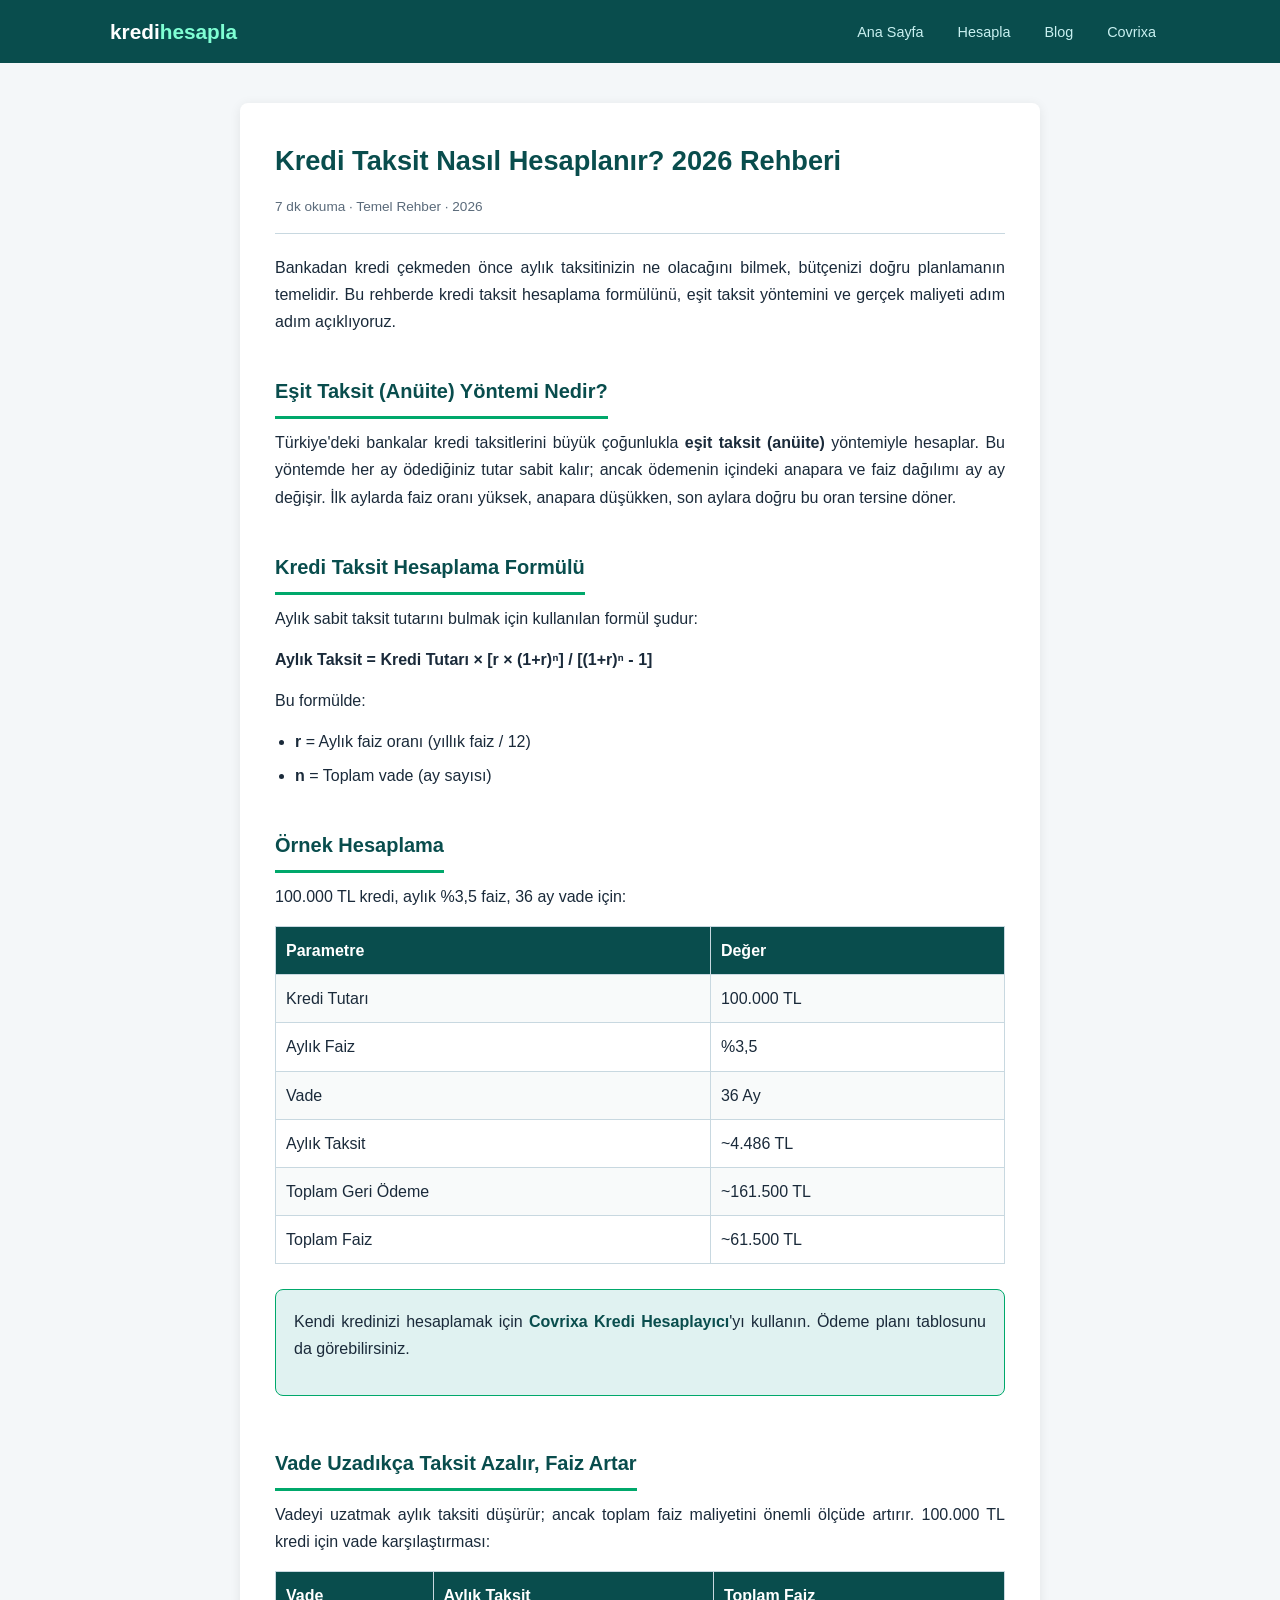
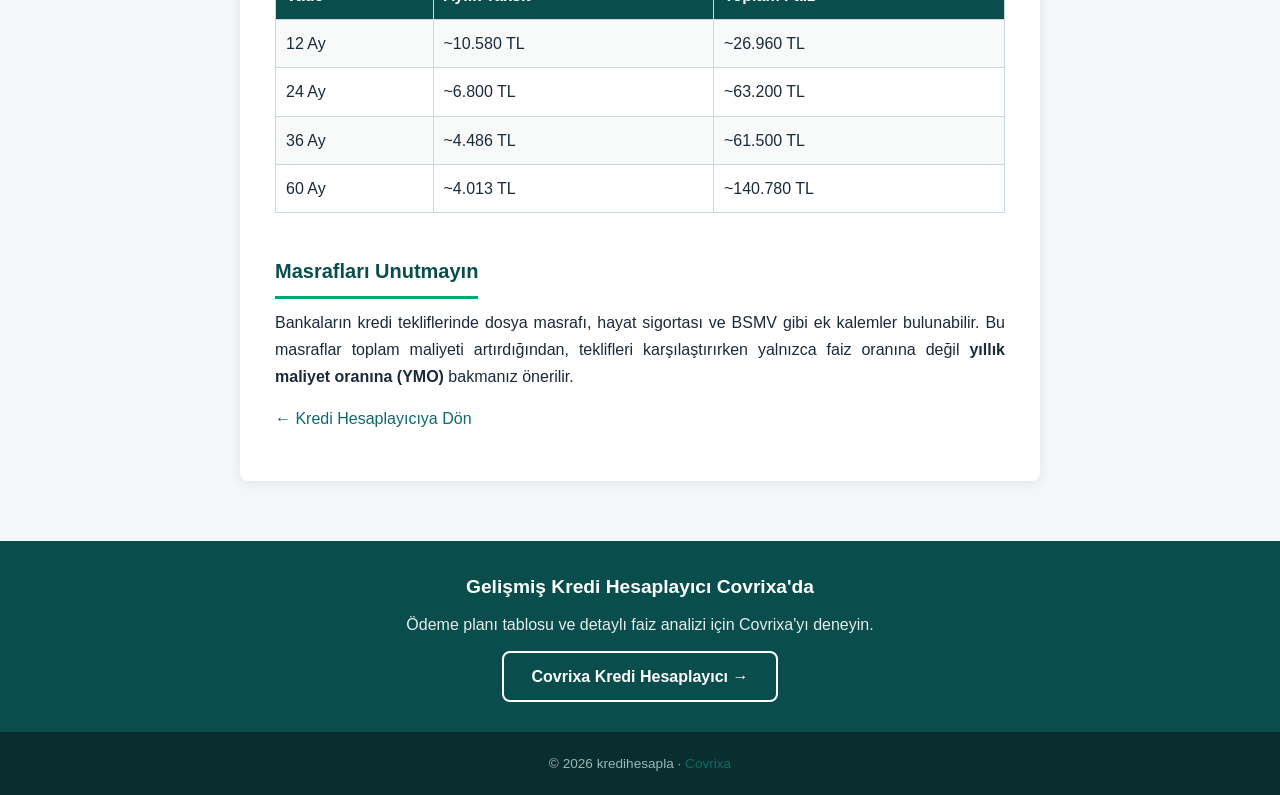
==== blog1.html @ 32bae690 "feat: kredihesapla sitesi tamamlandı - hesaplayıcı + 5 blog yazısı" ====
<!DOCTYPE html>
<html lang="tr">
<head>
  <meta charset="UTF-8">
  <meta name="viewport" content="width=device-width, initial-scale=1.0">
  <title>Kredi Taksit Nasıl Hesaplanır? 2026 Rehberi | kredihesapla</title>
  <meta name="description" content="Kredi taksit hesaplama formülü, eşit taksit yöntemi ve gerçek maliyet analizi. 2026 yılı kredi hesaplama rehberi.">
  <link rel="canonical" href="https://polatozaslan21.github.io/kredihesapla/blog1.html">
  <meta property="og:title" content="Kredi Taksit Nasıl Hesaplanır? 2026 Rehberi">
  <meta property="og:type" content="article">
  <meta property="og:url" content="https://polatozaslan21.github.io/kredihesapla/blog1.html">
  <meta property="og:locale" content="tr_TR">
  <link rel="stylesheet" href="style.css">
</head>
<body>
<nav>
  <div class="container">
    <a href="index.html" class="logo">kredi<span>hesapla</span></a>
    <ul>
      <li><a href="index.html">Ana Sayfa</a></li>
      <li><a href="index.html#hesapla">Hesapla</a></li>
      <li><a href="index.html#blog">Blog</a></li>
      <li><a href="https://covrixa.com/tr/" target="_blank" rel="noopener">Covrixa</a></li>
    </ul>
  </div>
</nav>
<section class="section">
  <div class="container">
    <article class="post-content">
      <h1>Kredi Taksit Nasıl Hesaplanır? 2026 Rehberi</h1>
      <div class="meta">7 dk okuma &middot; Temel Rehber &middot; 2026</div>
      <p>Bankadan kredi çekmeden önce aylık taksitinizin ne olacağını bilmek, bütçenizi doğru planlamanın temelidir. Bu rehberde kredi taksit hesaplama formülünü, eşit taksit yöntemini ve gerçek maliyeti adım adım açıklıyoruz.</p>
      <h2>Eşit Taksit (Anüite) Yöntemi Nedir?</h2>
      <p>Türkiye'deki bankalar kredi taksitlerini büyük çoğunlukla <strong>eşit taksit (anüite)</strong> yöntemiyle hesaplar. Bu yöntemde her ay ödediğiniz tutar sabit kalır; ancak ödemenin içindeki anapara ve faiz dağılımı ay ay değişir. İlk aylarda faiz oranı yüksek, anapara düşükken, son aylara doğru bu oran tersine döner.</p>
      <h2>Kredi Taksit Hesaplama Formülü</h2>
      <p>Aylık sabit taksit tutarını bulmak için kullanılan formül şudur:</p>
      <p><strong>Aylık Taksit = Kredi Tutarı × [r × (1+r)ⁿ] / [(1+r)ⁿ - 1]</strong></p>
      <p>Bu formülde:</p>
      <ul>
        <li><strong>r</strong> = Aylık faiz oranı (yıllık faiz / 12)</li>
        <li><strong>n</strong> = Toplam vade (ay sayısı)</li>
      </ul>
      <h2>Örnek Hesaplama</h2>
      <p>100.000 TL kredi, aylık %3,5 faiz, 36 ay vade için:</p>
      <table>
        <tr><th>Parametre</th><th>Değer</th></tr>
        <tr><td>Kredi Tutarı</td><td>100.000 TL</td></tr>
        <tr><td>Aylık Faiz</td><td>%3,5</td></tr>
        <tr><td>Vade</td><td>36 Ay</td></tr>
        <tr><td>Aylık Taksit</td><td>~4.486 TL</td></tr>
        <tr><td>Toplam Geri Ödeme</td><td>~161.500 TL</td></tr>
        <tr><td>Toplam Faiz</td><td>~61.500 TL</td></tr>
      </table>
      <div class="covrixa-box">
        <p>Kendi kredinizi hesaplamak için <a href="https://covrixa.com/tr/kredi-hesaplayici/" target="_blank" rel="noopener">Covrixa Kredi Hesaplayıcı</a>'yı kullanın. Ödeme planı tablosunu da görebilirsiniz.</p>
      </div>
      <h2>Vade Uzadıkça Taksit Azalır, Faiz Artar</h2>
      <p>Vadeyi uzatmak aylık taksiti düşürür; ancak toplam faiz maliyetini önemli ölçüde artırır. 100.000 TL kredi için vade karşılaştırması:</p>
      <table>
        <tr><th>Vade</th><th>Aylık Taksit</th><th>Toplam Faiz</th></tr>
        <tr><td>12 Ay</td><td>~10.580 TL</td><td>~26.960 TL</td></tr>
        <tr><td>24 Ay</td><td>~6.800 TL</td><td>~63.200 TL</td></tr>
        <tr><td>36 Ay</td><td>~4.486 TL</td><td>~61.500 TL</td></tr>
        <tr><td>60 Ay</td><td>~4.013 TL</td><td>~140.780 TL</td></tr>
      </table>
      <h2>Masrafları Unutmayın</h2>
      <p>Bankaların kredi tekliflerinde dosya masrafı, hayat sigortası ve BSMV gibi ek kalemler bulunabilir. Bu masraflar toplam maliyeti artırdığından, teklifleri karşılaştırırken yalnızca faiz oranına değil <strong>yıllık maliyet oranına (YMO)</strong> bakmanız önerilir.</p>
      <p><a href="index.html#hesapla">← Kredi Hesaplayıcıya Dön</a></p>
    </article>
  </div>
</section>
<section class="covrixa-promo">
  <div class="container">
    <h3>Gelişmiş Kredi Hesaplayıcı Covrixa'da</h3>
    <p>Ödeme planı tablosu ve detaylı faiz analizi için Covrixa'yı deneyin.</p>
    <a href="https://covrixa.com/tr/kredi-hesaplayici/" class="btn-outline" target="_blank" rel="noopener">Covrixa Kredi Hesaplayıcı →</a>
  </div>
</section>
<footer><div class="container"><p>&copy; 2026 kredihesapla &middot; <a href="https://covrixa.com/tr/" target="_blank" rel="noopener">Covrixa</a></p></div></footer>
</body>
</html>
---- style.css ----
* {
  margin: 0;
  padding: 0;
  box-sizing: border-box;
}

:root {
  --primary: #0d6b6b;
  --primary-dark: #094d4d;
  --primary-light: #e0f2f1;
  --accent: #00a86b;
  --text: #1a2a3a;
  --text-light: #5a6a7a;
  --bg: #f4f7f9;
  --white: #ffffff;
  --border: #c8d8e0;
  --shadow: 0 2px 12px rgba(0,0,0,0.08);
  --radius: 8px;
}

body {
  font-family: -apple-system, BlinkMacSystemFont, "Segoe UI", Roboto, Arial, sans-serif;
  color: var(--text);
  background: var(--bg);
  line-height: 1.7;
}

a { color: var(--primary); text-decoration: none; }
a:hover { color: var(--accent); }

.container {
  max-width: 1100px;
  margin: 0 auto;
  padding: 0 20px;
}

nav {
  background: var(--primary-dark);
  padding: 14px 0;
  position: sticky;
  top: 0;
  z-index: 100;
}
nav .container {
  display: flex;
  align-items: center;
  justify-content: space-between;
  flex-wrap: wrap;
  gap: 10px;
}
nav .logo {
  color: var(--white);
  font-size: 1.3rem;
  font-weight: 700;
}
nav .logo span { color: #7fffd4; }
nav ul {
  list-style: none;
  display: flex;
  gap: 6px;
  flex-wrap: wrap;
}
nav ul li a {
  color: #c8f0f0;
  padding: 6px 14px;
  border-radius: var(--radius);
  font-size: 0.9rem;
  transition: 0.2s;
}
nav ul li a:hover,
nav ul li a.active {
  background: rgba(255,255,255,0.15);
  color: var(--white);
}

.hero {
  background: linear-gradient(135deg, var(--primary-dark), var(--accent));
  color: var(--white);
  padding: 50px 0;
  text-align: center;
}
.hero h1 { font-size: 2rem; margin-bottom: 10px; }
.hero p { font-size: 1.05rem; opacity: 0.9; max-width: 650px; margin: 0 auto; }

.section { padding: 40px 0; }
.section h2 {
  font-size: 1.5rem;
  color: var(--primary-dark);
  margin-bottom: 20px;
  padding-bottom: 8px;
  border-bottom: 3px solid var(--accent);
  display: inline-block;
}

.calculator-card {
  background: var(--white);
  border-radius: var(--radius);
  box-shadow: var(--shadow);
  padding: 30px;
  max-width: 600px;
  margin: 0 auto;
}
.calculator-card h3 {
  color: var(--primary-dark);
  margin-bottom: 20px;
  font-size: 1.15rem;
}
.form-group { margin-bottom: 16px; }
.form-group label {
  display: block;
  font-weight: 600;
  font-size: 0.9rem;
  margin-bottom: 4px;
  color: var(--text);
}
.form-group input,
.form-group select {
  width: 100%;
  padding: 10px 12px;
  border: 1px solid var(--border);
  border-radius: var(--radius);
  font-size: 0.95rem;
  outline: none;
  transition: 0.2s;
}
.form-group input:focus,
.form-group select:focus {
  border-color: var(--primary);
  box-shadow: 0 0 0 3px rgba(13,107,107,0.15);
}
.btn {
  background: var(--primary);
  color: var(--white);
  border: none;
  padding: 12px 28px;
  border-radius: var(--radius);
  font-size: 1rem;
  font-weight: 600;
  cursor: pointer;
  transition: 0.2s;
  width: 100%;
}
.btn:hover { background: var(--primary-dark); }
.result-box {
  margin-top: 20px;
  padding: 18px;
  background: var(--primary-light);
  border-radius: var(--radius);
  text-align: center;
  display: none;
}
.result-box.show { display: block; }
.result-box .amount {
  font-size: 1.8rem;
  font-weight: 700;
  color: var(--primary-dark);
}
.result-box .detail {
  font-size: 0.9rem;
  color: var(--text-light);
  margin-top: 6px;
}

.blog-grid {
  display: grid;
  grid-template-columns: repeat(auto-fill, minmax(280px, 1fr));
  gap: 20px;
  margin-top: 10px;
}
.blog-card {
  background: var(--white);
  border-radius: var(--radius);
  box-shadow: var(--shadow);
  padding: 24px;
  transition: 0.2s;
}
.blog-card:hover { transform: translateY(-3px); box-shadow: 0 4px 20px rgba(0,0,0,0.12); }
.blog-card h3 { font-size: 1.05rem; margin-bottom: 8px; }
.blog-card h3 a { color: var(--text); }
.blog-card h3 a:hover { color: var(--primary); }
.blog-card p { font-size: 0.9rem; color: var(--text-light); }
.blog-card .meta { font-size: 0.8rem; color: var(--text-light); margin-top: 12px; }

.post-content {
  background: var(--white);
  border-radius: var(--radius);
  box-shadow: var(--shadow);
  padding: 35px;
  max-width: 800px;
  margin: 0 auto;
}
.post-content h1 { font-size: 1.7rem; color: var(--primary-dark); margin-bottom: 10px; }
.post-content .meta {
  color: var(--text-light);
  font-size: 0.85rem;
  margin-bottom: 20px;
  padding-bottom: 15px;
  border-bottom: 1px solid var(--border);
}
.post-content h2 { font-size: 1.25rem; color: var(--primary-dark); margin: 25px 0 10px; }
.post-content h3 { font-size: 1.1rem; color: var(--text); margin: 20px 0 8px; }
.post-content p { margin-bottom: 14px; text-align: justify; }
.post-content ul, .post-content ol { margin: 10px 0 14px 20px; }
.post-content li { margin-bottom: 6px; }
.post-content .covrixa-box {
  background: var(--primary-light);
  border: 1px solid var(--accent);
  border-radius: var(--radius);
  padding: 18px;
  margin: 25px 0;
  text-align: center;
}
.post-content .covrixa-box a { color: var(--primary-dark); font-weight: 700; }
.post-content table { width: 100%; border-collapse: collapse; margin: 16px 0; }
.post-content table th,
.post-content table td { padding: 10px; border: 1px solid var(--border); text-align: left; }
.post-content table th { background: var(--primary-dark); color: var(--white); }
.post-content table tr:nth-child(even) { background: #f8fafa; }

.covrixa-promo {
  background: var(--primary-dark);
  color: var(--white);
  text-align: center;
  padding: 30px 0;
  margin-top: 20px;
}
.covrixa-promo h3 { font-size: 1.2rem; margin-bottom: 8px; }
.covrixa-promo p { opacity: 0.9; margin-bottom: 12px; }
.covrixa-promo .btn-outline {
  display: inline-block;
  border: 2px solid var(--white);
  color: var(--white);
  padding: 10px 28px;
  border-radius: var(--radius);
  font-weight: 600;
  transition: 0.2s;
}
.covrixa-promo .btn-outline:hover { background: var(--white); color: var(--primary-dark); }

footer {
  background: #0a2e2e;
  color: #9ab8b8;
  text-align: center;
  padding: 20px 0;
  font-size: 0.85rem;
}

@media (max-width: 768px) {
  nav .container { flex-direction: column; align-items: center; }
  nav ul { justify-content: center; }
  .hero h1 { font-size: 1.5rem; }
  .hero p { font-size: 0.95rem; }
  .post-content { padding: 20px; }
  .calculator-card { padding: 20px; }
}
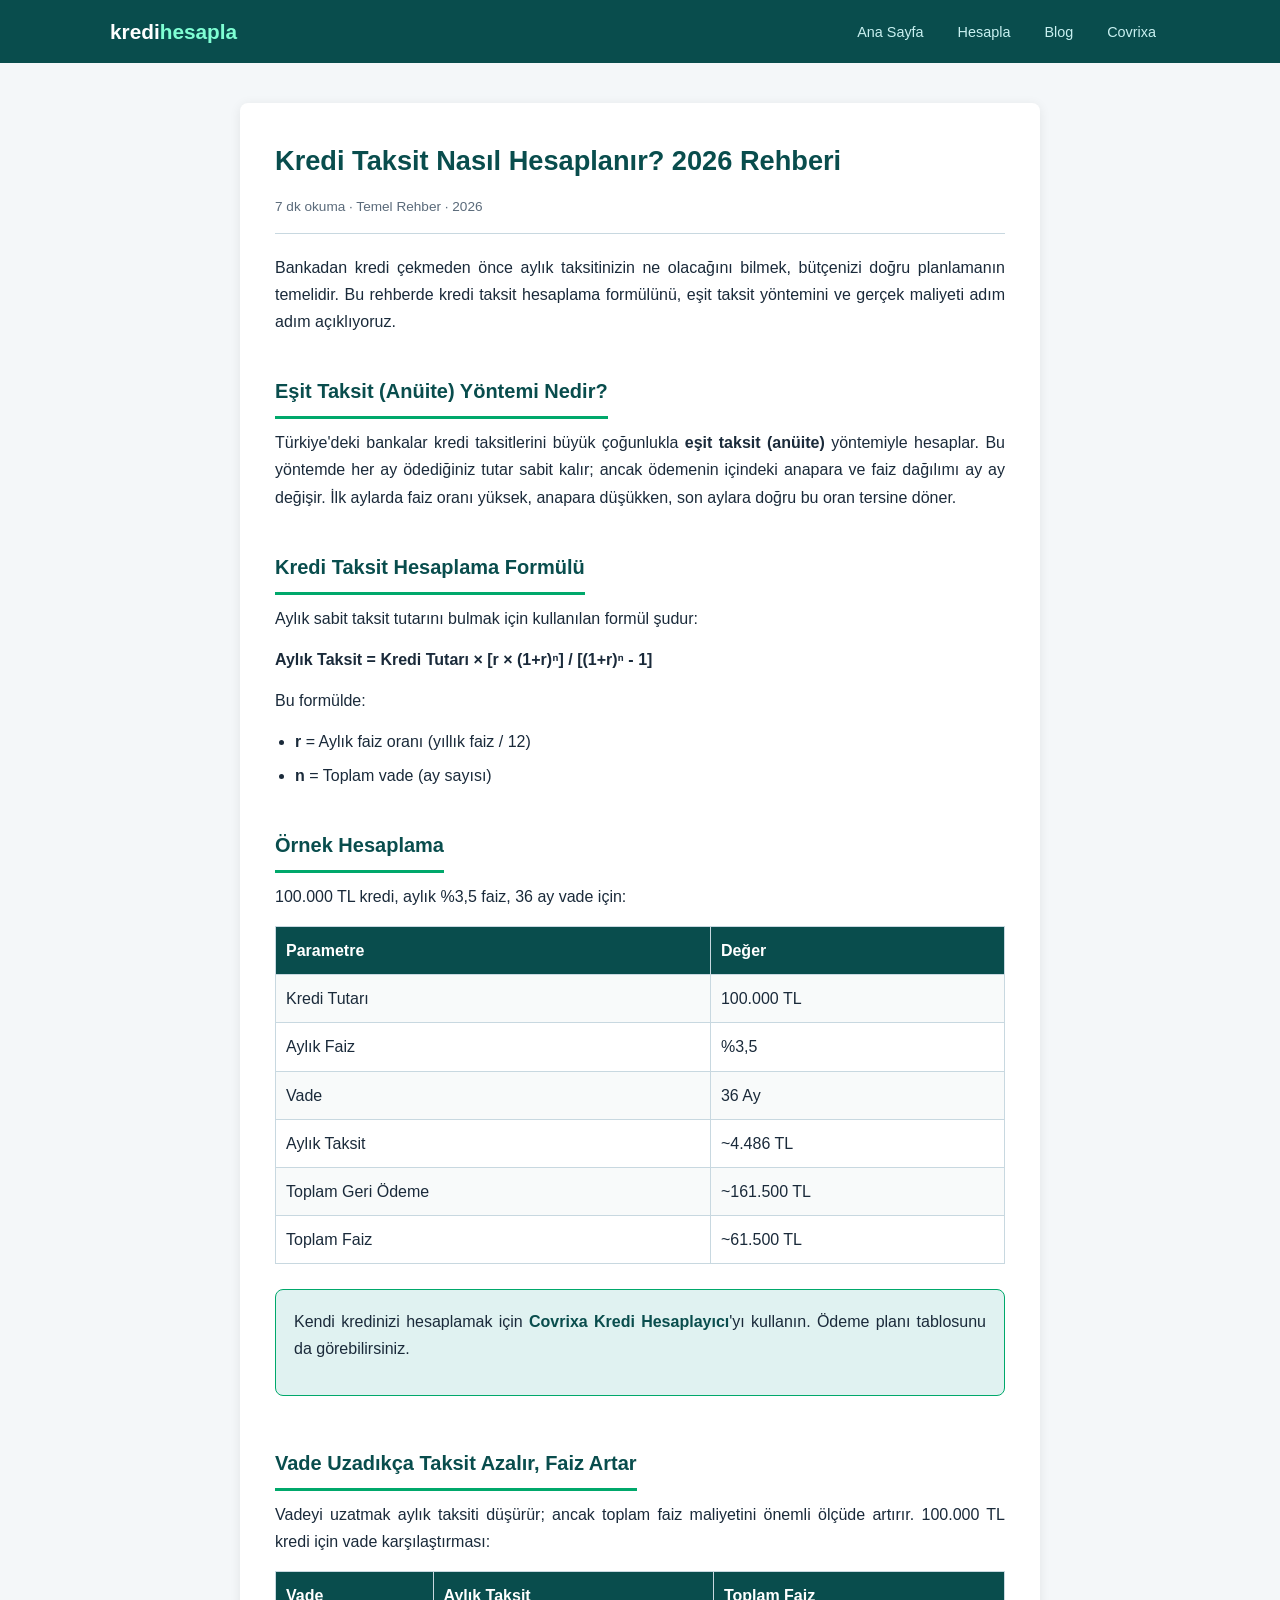
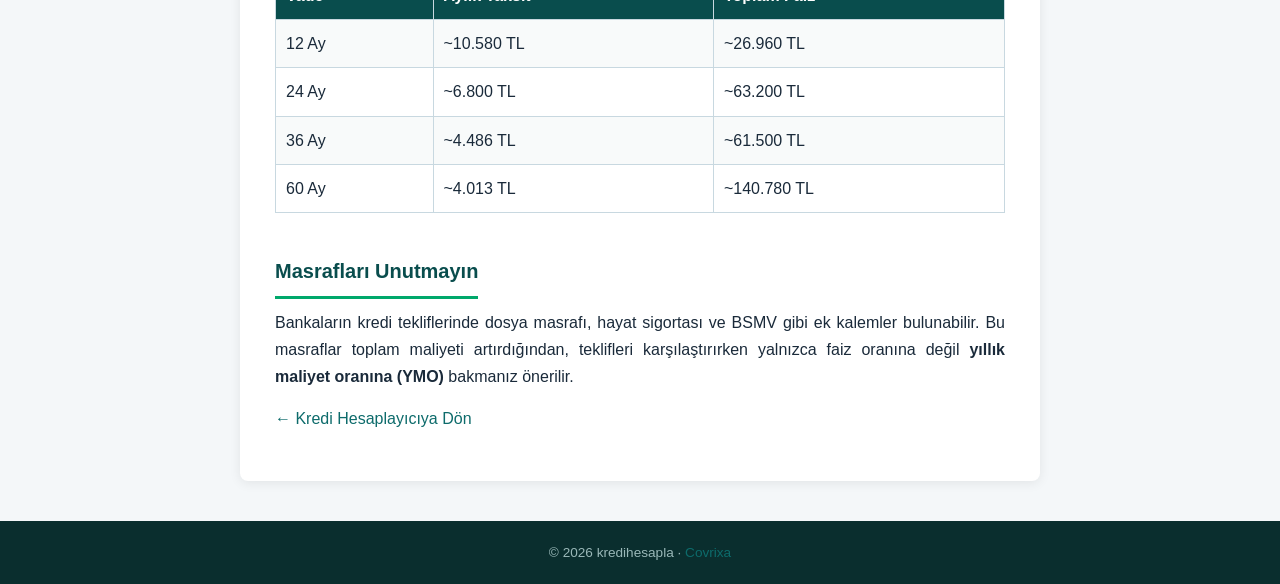
==== commit 7b3832a7: "Fix kredi hesaplama micro site content and links" ====
--- a/blog1.html
+++ b/blog1.html
@@ -69,13 +69,6 @@
     </article>
   </div>
 </section>
-<section class="covrixa-promo">
-  <div class="container">
-    <h3>Gelişmiş Kredi Hesaplayıcı Covrixa'da</h3>
-    <p>Ödeme planı tablosu ve detaylı faiz analizi için Covrixa'yı deneyin.</p>
-    <a href="https://covrixa.com/tr/kredi-hesaplayici/" class="btn-outline" target="_blank" rel="noopener">Covrixa Kredi Hesaplayıcı →</a>
-  </div>
-</section>
 <footer><div class="container"><p>&copy; 2026 kredihesapla &middot; <a href="https://covrixa.com/tr/" target="_blank" rel="noopener">Covrixa</a></p></div></footer>
 </body>
 </html>
--- a/style.css
+++ b/style.css
@@ -252,4 +252,25 @@
   .hero p { font-size: 0.95rem; }
   .post-content { padding: 20px; }
   .calculator-card { padding: 20px; }
+}
+
+@media (max-width: 430px) {
+  nav ul li a { padding: 5px 8px; font-size: 0.8rem; }
+  .post-content { padding: 15px; }
+  .post-content table { font-size: 0.8rem; }
+  .post-content table th,
+  .post-content table td { padding: 6px; }
+  .blog-card { padding: 16px; }
+}
+
+@media (max-width: 390px) {
+  .hero h1 { font-size: 1.3rem; }
+  .hero p { font-size: 0.88rem; }
+  .blog-grid { gap: 14px; }
+}
+
+@media (max-width: 320px) {
+  .container { padding: 0 10px; }
+  .calculator-card { padding: 12px; }
+  .blog-grid { grid-template-columns: 1fr; }
 }
